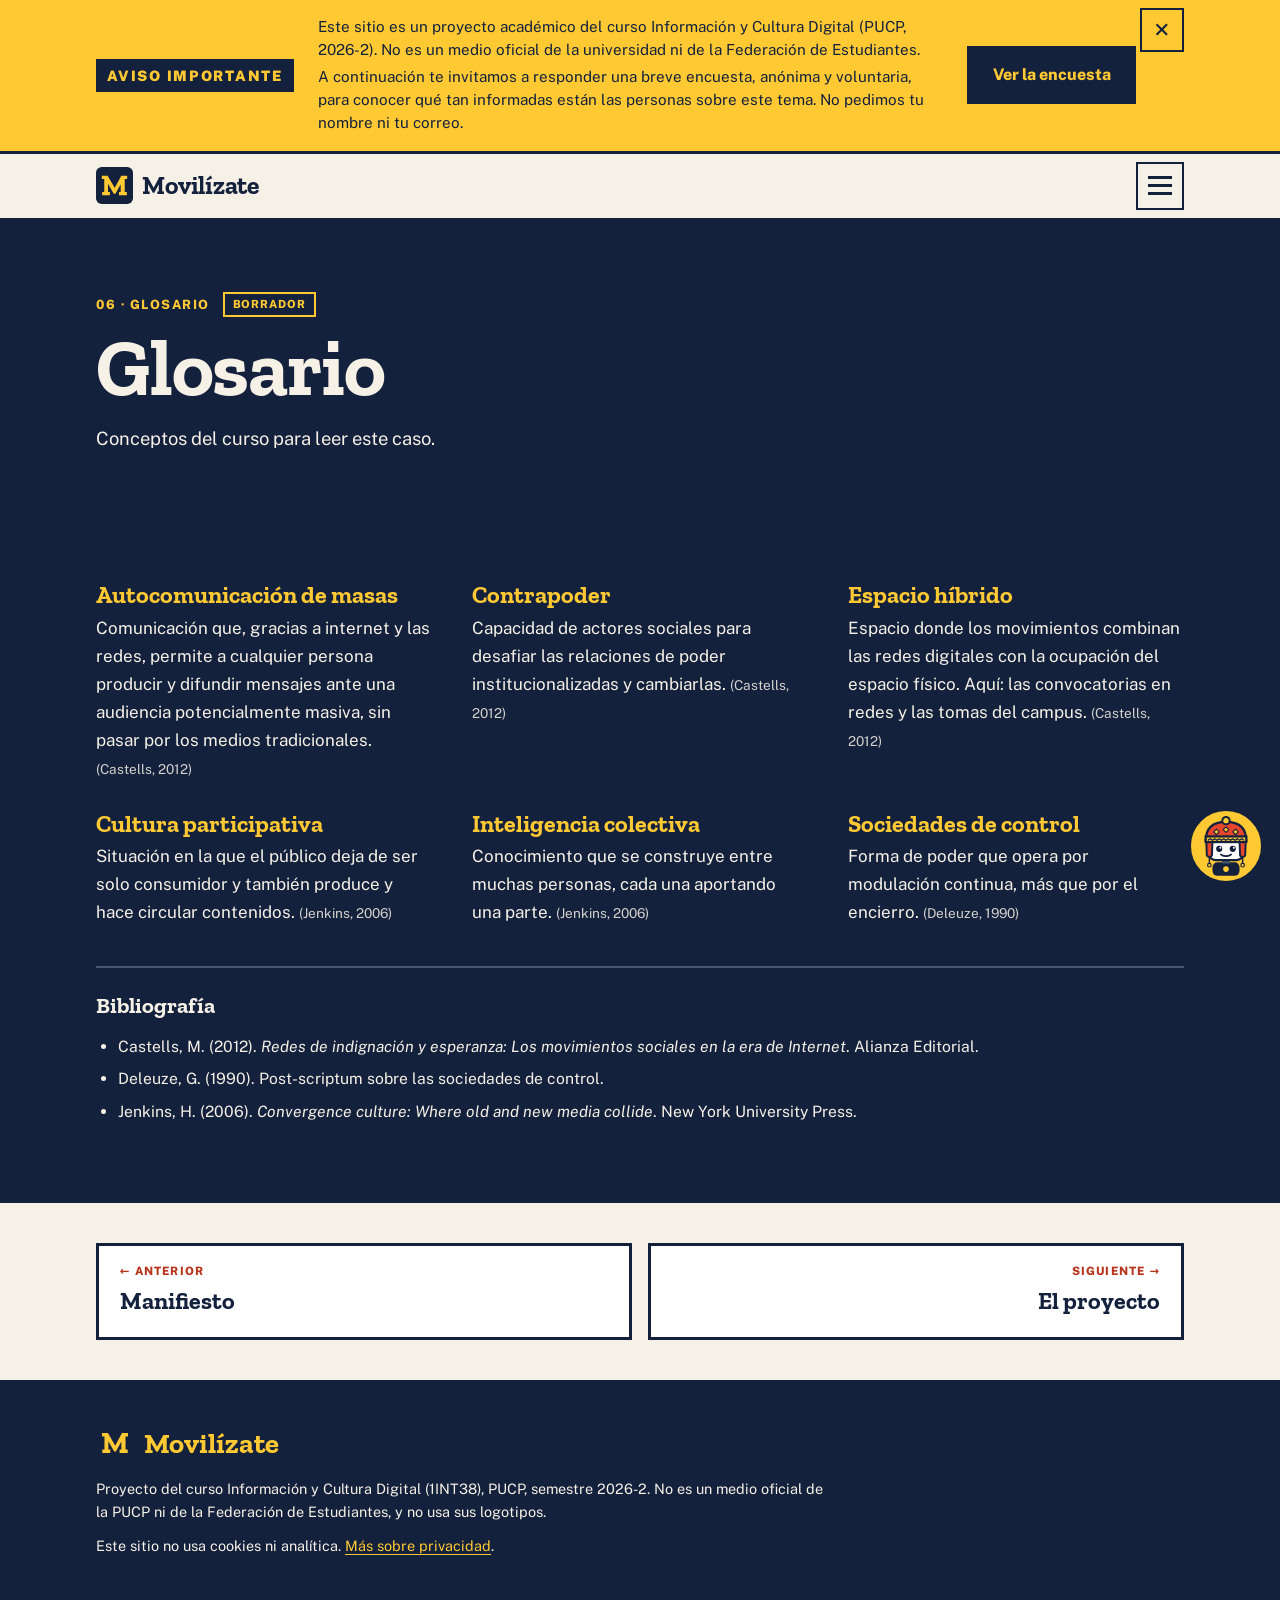
==== glosario.html @ 88f2ce71 "Versión 2: páginas separadas, menú de tres rayas, aviso cerrable, logo M, nuevas tipografías, Muévet" ====
<!DOCTYPE html>
<html lang="es">
<head>
  <meta charset="utf-8">
  <meta name="viewport" content="width=device-width, initial-scale=1">
  <title>Glosario · Movilízate</title>
  <meta name="description" content="Seis conceptos del curso Información y Cultura Digital para leer las movilizaciones estudiantiles en la PUCP.">
  <link rel="icon" type="image/svg+xml" href="img/favicon.svg">
  <link rel="preload" href="fonts/zilla-slab-latin-700-normal.woff2" as="font" type="font/woff2" crossorigin>
  <link rel="preload" href="fonts/public-sans-latin-wght-normal.woff2" as="font" type="font/woff2" crossorigin>
  <link rel="stylesheet" href="css/style.css">
</head>
<body data-pagina="glosario">
  <a class="saltar" href="#contenido">Ir al contenido</a>
  <noscript><nav class="sin-js-nav" aria-label="Principal"><ul><li><a href="index.html">Inicio</a></li><li><a href="que-paso.html">Qué pasó</a></li><li><a href="versiones.html">Dos versiones</a></li><li><a href="voces.html">Voces y encuesta</a></li><li><a href="muevete.html">Muévete PUCP</a></li><li><a href="manifiesto.html">Manifiesto</a></li><li><a href="glosario.html">Glosario</a></li><li><a href="proyecto.html">El proyecto</a></li><li><a href="privacidad.html">Privacidad</a></li></ul></nav></noscript>

  <main id="contenido">
    <section class="pagina-cab">
      <div class="contenedor">
        <p class="bloque-etiqueta">06 · Glosario <span class="chip-borrador">Borrador</span></p>
        <h1>Glosario</h1>
        <p class="bloque-intro">Conceptos del curso para leer este caso.</p>
      </div>
    </section>
    <section class="bloque bloque-oscuro" aria-label="Glosario">
      <div class="contenedor">
        <dl class="glosario">
          <div>
            <dt>Autocomunicación de masas</dt>
            <dd>Comunicación que, gracias a internet y las redes, permite a cualquier persona producir y difundir mensajes ante una audiencia potencialmente masiva, sin pasar por los medios tradicionales. <span class="cita">(Castells, 2012)</span></dd>
          </div>
          <div>
            <dt>Contrapoder</dt>
            <dd>Capacidad de actores sociales para desafiar las relaciones de poder institucionalizadas y cambiarlas. <span class="cita">(Castells, 2012)</span></dd>
          </div>
          <div>
            <dt>Espacio híbrido</dt>
            <dd>Espacio donde los movimientos combinan las redes digitales con la ocupación del espacio físico. Aquí: las convocatorias en redes y las tomas del campus. <span class="cita">(Castells, 2012)</span></dd>
          </div>
          <div>
            <dt>Cultura participativa</dt>
            <dd>Situación en la que el público deja de ser solo consumidor y también produce y hace circular contenidos. <span class="cita">(Jenkins, 2006)</span></dd>
          </div>
          <div>
            <dt>Inteligencia colectiva</dt>
            <dd>Conocimiento que se construye entre muchas personas, cada una aportando una parte. <span class="cita">(Jenkins, 2006)</span></dd>
          </div>
          <div>
            <dt>Sociedades de control</dt>
            <dd>Forma de poder que opera por modulación continua, más que por el encierro. <span class="cita">(Deleuze, 1990)</span></dd>
          </div>
        </dl>
        <div class="bibliografia">
          <h3>Bibliografía</h3>
          <ul>
            <li>Castells, M. (2012). <em>Redes de indignación y esperanza: Los movimientos sociales en la era de Internet</em>. Alianza Editorial.</li>
            <li>Deleuze, G. (1990). Post-scriptum sobre las sociedades de control.</li>
            <li>Jenkins, H. (2006). <em>Convergence culture: Where old and new media collide</em>. New York University Press.</li>
          </ul>
        </div>
      </div>
    </section>

  </main>

  <script src="data/config.js"></script>
  <script src="js/layout.js"></script>
  <script src="js/app.js"></script>
  <script src="data/chasqui.js"></script>
  <script src="js/chasqui.js"></script>
</body>
</html>
---- css/style.css ----
/* Movilízate — hoja de estilos
   Tipografías alojadas en el sitio: Zilla Slab (titulares) y Public Sans (texto), licencia SIL OFL.
   Para cambiar de tipografía basta con modificar --titulos y --texto más abajo y los @font-face. */

@font-face {
  font-family: "Zilla Slab";
  src: url("../fonts/zilla-slab-latin-700-normal.woff2") format("woff2");
  font-weight: 600 800;
  font-style: normal;
  font-display: swap;
}
@font-face {
  font-family: "Public Sans";
  src: url("../fonts/public-sans-latin-wght-normal.woff2") format("woff2");
  font-weight: 100 900;
  font-style: normal;
  font-display: swap;
}
@font-face {
  font-family: "Public Sans";
  src: url("../fonts/public-sans-latin-wght-italic.woff2") format("woff2");
  font-weight: 100 900;
  font-style: italic;
  font-display: swap;
}

:root {
  color-scheme: light;
  --crema: #f6f1e7;
  --tinta: #14213d;
  --tinta-suave: #4b5670;
  --regla: #d8d0bf;
  --coral: #e8452c;
  --coral-oscuro: #b8321c;
  --amarillo: #ffc933;
  --blanco: #ffffff;

  --titulos: "Zilla Slab", Georgia, "Times New Roman", serif;
  --texto: "Public Sans", system-ui, -apple-system, "Segoe UI", Roboto, Arial, sans-serif;

  --ancho: 72rem;
  --margen: clamp(1rem, 4vw, 2rem);
}

*,
*::before,
*::after {
  box-sizing: border-box;
}
html {
  scroll-behavior: smooth;
  scroll-padding-top: 5rem;
  -webkit-text-size-adjust: 100%;
}
@media (prefers-reduced-motion: reduce) {
  html {
    scroll-behavior: auto;
  }
}
body {
  margin: 0;
  background: var(--crema);
  color: var(--tinta);
  font-family: var(--texto);
  font-size: 1.0625rem;
  line-height: 1.65;
}
a {
  color: var(--coral-oscuro);
  text-underline-offset: 0.18em;
}
:focus-visible {
  outline: 3px solid var(--coral);
  outline-offset: 3px;
}
.bloque-oscuro :focus-visible,
.hero :focus-visible,
.pagina-cab :focus-visible,
.aviso :focus-visible,
.panel :focus-visible,
.pie :focus-visible {
  outline-color: var(--amarillo);
}

.contenedor {
  width: 100%;
  max-width: var(--ancho);
  margin-inline: auto;
  padding-inline: var(--margen);
}
.contenedor-texto {
  max-width: 46rem;
}

.saltar {
  position: absolute;
  left: var(--margen);
  top: -4rem;
  z-index: 80;
  background: var(--amarillo);
  color: var(--tinta);
  padding: 0.6rem 1rem;
  font-weight: 700;
}
.saltar:focus {
  top: 0.75rem;
}

/* ---------- Aviso importante ---------- */

.aviso {
  background: var(--amarillo);
  color: var(--tinta);
  border-bottom: 3px solid var(--tinta);
}
.aviso-fila {
  position: relative;
  display: grid;
  gap: 0.6rem 1.5rem;
  padding-block: 1rem;
  padding-right: calc(var(--margen) + 3rem);
}
@media (min-width: 60rem) {
  .aviso-fila {
    grid-template-columns: auto 1fr auto;
    align-items: center;
  }
}
.aviso-etiqueta {
  margin: 0;
  font-weight: 900;
  font-size: 0.9rem;
  letter-spacing: 0.12em;
  text-transform: uppercase;
  color: var(--coral-oscuro);
  background: var(--tinta);
  color: var(--amarillo);
  padding: 0.3rem 0.7rem;
  justify-self: start;
}
.aviso-texto p {
  margin: 0;
  font-size: 0.95rem;
  line-height: 1.5;
}
.aviso-texto p + p {
  margin-top: 0.3rem;
}
.aviso-acciones {
  display: flex;
  flex-wrap: wrap;
  gap: 0.6rem;
}
.aviso-cerrar {
  position: absolute;
  top: 0.5rem;
  right: var(--margen);
  width: 44px;
  height: 44px;
  display: grid;
  place-items: center;
  font: inherit;
  font-size: 1.8rem;
  line-height: 1;
  color: var(--tinta);
  background: transparent;
  border: 2px solid var(--tinta);
  cursor: pointer;
}
.aviso-cerrar:hover {
  background: var(--tinta);
  color: var(--amarillo);
}
.aviso[hidden] {
  display: none;
}

/* ---------- Cabecera y menú de tres rayas ---------- */

.cabecera {
  position: sticky;
  top: 0;
  z-index: 30;
  background: var(--crema);
  border-bottom: 2px solid var(--tinta);
}
.cabecera-fila {
  display: flex;
  align-items: center;
  justify-content: space-between;
  gap: 1rem;
  padding-block: 0.5rem;
}
.marca {
  display: inline-flex;
  align-items: center;
  gap: 0.6rem;
  color: var(--tinta);
  text-decoration: none;
  font-family: var(--titulos);
  font-weight: 700;
  font-size: 1.6rem;
  letter-spacing: -0.01em;
}
.marca img {
  width: 2.3rem;
  height: 2.3rem;
  display: block;
}
.hamb {
  display: inline-grid;
  place-items: center;
  width: 48px;
  height: 48px;
  padding: 0;
  background: transparent;
  border: 2px solid var(--tinta);
  cursor: pointer;
}
.hamb:hover {
  background: var(--amarillo);
}
.hamb-rayas,
.hamb-rayas::before,
.hamb-rayas::after {
  display: block;
  width: 24px;
  height: 3px;
  background: var(--tinta);
  transition: transform 0.2s ease, opacity 0.2s ease;
}
.hamb-rayas {
  position: relative;
}
.hamb-rayas::before,
.hamb-rayas::after {
  content: "";
  position: absolute;
  left: 0;
}
.hamb-rayas::before {
  top: -8px;
}
.hamb-rayas::after {
  top: 8px;
}
.hamb[aria-expanded="true"] .hamb-rayas {
  background: transparent;
}
.hamb[aria-expanded="true"] .hamb-rayas::before {
  transform: translateY(8px) rotate(45deg);
}
.hamb[aria-expanded="true"] .hamb-rayas::after {
  transform: translateY(-8px) rotate(-45deg);
}

.telon {
  position: fixed;
  inset: 0;
  z-index: 40;
  background: rgba(20, 33, 61, 0.55);
  opacity: 0;
  visibility: hidden;
  transition: opacity 0.25s ease, visibility 0s linear 0.25s;
}
.telon.abierto {
  opacity: 1;
  visibility: visible;
  transition-delay: 0s;
}
.panel {
  position: fixed;
  top: 0;
  right: 0;
  bottom: 0;
  z-index: 50;
  width: min(24rem, 100%);
  overflow-y: auto;
  background: var(--tinta);
  color: var(--crema);
  padding: 1rem 1.5rem 2rem;
  transform: translateX(100%);
  visibility: hidden;
  transition: transform 0.25s ease, visibility 0s linear 0.25s;
}
.panel.abierto {
  transform: none;
  visibility: visible;
  transition-delay: 0s;
}
.panel-cab {
  display: flex;
  align-items: center;
  justify-content: space-between;
  margin-bottom: 1rem;
}
.panel-cab p {
  margin: 0;
  font-family: var(--titulos);
  font-weight: 700;
  font-size: 1.4rem;
  color: var(--amarillo);
}
.panel-cerrar {
  width: 44px;
  height: 44px;
  font: inherit;
  font-size: 1.8rem;
  line-height: 1;
  color: var(--crema);
  background: transparent;
  border: 2px solid var(--crema);
  cursor: pointer;
}
.panel-cerrar:hover {
  background: var(--amarillo);
  border-color: var(--amarillo);
  color: var(--tinta);
}
.panel ul {
  list-style: none;
  margin: 0;
  padding: 0;
}
.panel li {
  border-top: 1px solid rgba(246, 241, 231, 0.25);
}
.panel li:last-child {
  border-bottom: 1px solid rgba(246, 241, 231, 0.25);
}
.panel a {
  display: block;
  padding: 0.85rem 0.2rem;
  color: var(--crema);
  text-decoration: none;
}
.panel a strong {
  display: block;
  font-family: var(--titulos);
  font-weight: 700;
  font-size: 1.35rem;
  line-height: 1.2;
}
.panel a span {
  display: block;
  font-size: 0.85rem;
  color: rgba(246, 241, 231, 0.75);
}
.panel a:hover strong {
  color: var(--amarillo);
}
.panel a[aria-current="page"] strong {
  color: var(--amarillo);
}
.panel a[aria-current="page"] strong::before {
  content: "→ ";
}
body.menu-abierto {
  overflow: hidden;
}
@media (prefers-reduced-motion: reduce) {
  .hamb-rayas,
  .hamb-rayas::before,
  .hamb-rayas::after,
  .telon,
  .panel {
    transition: none;
  }
}

/* ---------- Hero y cabecera de página ---------- */

.hero {
  background: var(--tinta);
  color: var(--crema);
  padding-block: clamp(3rem, 9vw, 6.5rem) clamp(3rem, 8vw, 5.5rem);
}
.hero-etiqueta {
  margin: 0 0 1.25rem;
  font-weight: 800;
  font-size: 0.8rem;
  letter-spacing: 0.14em;
  text-transform: uppercase;
  color: var(--amarillo);
}
.hero h1 {
  margin: 0;
  font-family: var(--titulos);
  font-weight: 700;
  font-size: clamp(3.2rem, 1rem + 11vw, 8rem);
  line-height: 0.98;
  letter-spacing: -0.02em;
}
.resalte {
  color: var(--amarillo);
}
.hero-texto {
  max-width: 36rem;
  margin: 1.75rem 0 0;
  font-size: clamp(1.1rem, 1rem + 0.5vw, 1.3rem);
  line-height: 1.55;
}
.hero-botones {
  display: flex;
  flex-wrap: wrap;
  gap: 0.9rem;
  margin-top: 2rem;
}

.pagina-cab {
  background: var(--tinta);
  color: var(--crema);
  padding-block: clamp(2.5rem, 7vw, 4.5rem) clamp(2.2rem, 6vw, 3.5rem);
}
.pagina-cab h1 {
  margin: 0;
  font-family: var(--titulos);
  font-weight: 700;
  font-size: clamp(2.6rem, 1.2rem + 6vw, 5rem);
  line-height: 1.02;
  letter-spacing: -0.015em;
}
.pagina-cab .bloque-etiqueta {
  color: var(--amarillo);
}
.pagina-cab .bloque-intro {
  margin-bottom: 0;
}

.boton {
  display: inline-block;
  padding: 0.8rem 1.4rem;
  min-height: 48px;
  font-family: var(--texto);
  font-weight: 800;
  font-size: 1rem;
  text-decoration: none;
  border: 3px solid transparent;
  cursor: pointer;
  transition: background-color 0.15s ease;
}
.boton-primario {
  background: var(--coral);
  color: var(--tinta);
  border-color: var(--coral);
}
.boton-primario:hover {
  background: var(--amarillo);
  border-color: var(--amarillo);
}
.boton-secundario {
  background: transparent;
  color: var(--crema);
  border-color: var(--crema);
}
.boton-secundario:hover {
  background: var(--crema);
  color: var(--tinta);
}
.boton-oscuro {
  background: var(--tinta);
  color: var(--amarillo);
  border-color: var(--tinta);
}
.boton-oscuro:hover {
  background: var(--crema);
  color: var(--tinta);
}
.boton-inactivo {
  background: transparent;
  color: var(--tinta-suave);
  border-color: var(--tinta-suave);
  border-style: dashed;
  cursor: default;
}
.boton-inactivo:hover {
  background: transparent;
  border-color: var(--tinta-suave);
}
@media (prefers-reduced-motion: reduce) {
  .boton {
    transition: none;
  }
}

/* ---------- Cifras ---------- */

.cifras {
  background: var(--amarillo);
  border-block: 3px solid var(--tinta);
}
.cifras-lista {
  list-style: none;
  margin: 0;
  padding: 0;
  display: grid;
  grid-template-columns: repeat(auto-fit, minmax(14rem, 1fr));
}
.cifras-lista li {
  display: flex;
  flex-direction: column;
  gap: 0.3rem;
  padding: 1.4rem 1.2rem 1.4rem 0;
}
@media (min-width: 52rem) {
  .cifras-lista li + li {
    padding-left: 1.4rem;
    border-left: 3px solid var(--tinta);
  }
}
.cifra {
  font-family: var(--titulos);
  font-weight: 700;
  font-size: clamp(2.4rem, 1.6rem + 2.6vw, 3.6rem);
  line-height: 1;
}
.cifra-texto {
  font-size: 0.98rem;
  line-height: 1.4;
}
.cifra-fuente {
  font-size: 0.8rem;
  font-weight: 700;
  color: var(--tinta);
}

/* ---------- Bloques ---------- */

.bloque {
  padding-block: clamp(2.5rem, 6vw, 4.5rem);
}
.bloque-oscuro {
  background: var(--tinta);
  color: var(--crema);
}
.bloque-oscuro a {
  color: var(--amarillo);
}
.bloque-amarillo {
  background: var(--amarillo);
  border-block: 3px solid var(--tinta);
}
.bloque-etiqueta {
  margin: 0 0 0.6rem;
  font-weight: 800;
  font-size: 0.8rem;
  letter-spacing: 0.12em;
  text-transform: uppercase;
  color: var(--coral-oscuro);
}
.bloque-oscuro .bloque-etiqueta {
  color: var(--amarillo);
}
.bloque-amarillo .bloque-etiqueta {
  color: var(--tinta);
}
.bloque h2 {
  margin: 0;
  font-family: var(--titulos);
  font-weight: 700;
  font-size: clamp(2rem, 1.3rem + 3vw, 3.3rem);
  line-height: 1.05;
  letter-spacing: -0.01em;
}
.bloque-intro {
  max-width: 40rem;
  margin: 1rem 0 2rem;
  font-size: 1.15rem;
  line-height: 1.55;
}
.chip-borrador {
  display: inline-block;
  margin-left: 0.5rem;
  padding: 0.1rem 0.5rem;
  border: 2px solid currentColor;
  font-size: 0.7rem;
  letter-spacing: 0.08em;
  text-transform: uppercase;
}

/* ---------- Portada: recorrido ---------- */

.recorrido {
  list-style: none;
  margin: 0;
  padding: 0;
  display: grid;
  gap: 1.25rem;
  grid-template-columns: repeat(auto-fill, minmax(16rem, 1fr));
}
.pagina-card {
  display: flex;
  flex-direction: column;
  gap: 0.35rem;
  height: 100%;
  padding: 1.3rem 1.4rem 1.2rem;
  background: var(--blanco);
  color: var(--tinta);
  text-decoration: none;
  border: 3px solid var(--tinta);
  transition: transform 0.15s ease, background-color 0.15s ease;
}
.pagina-card:hover {
  background: var(--amarillo);
  transform: translate(-3px, -3px);
  box-shadow: 6px 6px 0 var(--tinta);
}
.pagina-card .num {
  font-weight: 800;
  font-size: 0.8rem;
  letter-spacing: 0.1em;
  color: var(--coral-oscuro);
}
.pagina-card h3 {
  margin: 0;
  font-family: var(--titulos);
  font-weight: 700;
  font-size: 1.6rem;
  line-height: 1.1;
}
.pagina-card p {
  margin: 0;
  font-size: 0.98rem;
  line-height: 1.45;
}
.pagina-card .ir {
  margin-top: auto;
  padding-top: 0.6rem;
  font-weight: 800;
  font-size: 0.9rem;
}
@media (prefers-reduced-motion: reduce) {
  .pagina-card {
    transition: none;
  }
  .pagina-card:hover {
    transform: none;
  }
}

/* ---------- Línea de tiempo ---------- */

.linea {
  list-style: none;
  margin: 0;
  padding: 0 0 0 1.6rem;
  border-left: 4px solid var(--tinta);
}
.evento {
  position: relative;
  padding: 0 0 2.2rem 1.4rem;
}
.evento::before {
  content: "";
  position: absolute;
  left: calc(-1.6rem - 12px);
  top: 0.35rem;
  width: 20px;
  height: 20px;
  background: var(--coral);
  border: 4px solid var(--tinta);
  border-radius: 50%;
}
.evento.es-pendiente::before {
  background: var(--crema);
  border-style: dashed;
}
.evento.es-previsto::before {
  background: var(--amarillo);
}
.evento-fecha {
  margin: 0;
  font-weight: 800;
  font-size: 0.95rem;
  letter-spacing: 0.04em;
  text-transform: uppercase;
}
.evento-estado {
  display: inline-block;
  margin-left: 0.6rem;
  padding: 0.05rem 0.5rem;
  font-size: 0.68rem;
  font-weight: 800;
  letter-spacing: 0.08em;
  border: 2px solid var(--tinta-suave);
  color: var(--tinta-suave);
  vertical-align: middle;
}
.evento h3 {
  margin: 0.25rem 0 0.5rem;
  font-family: var(--titulos);
  font-weight: 700;
  font-size: clamp(1.5rem, 1.2rem + 1vw, 2rem);
  line-height: 1.15;
  text-wrap: balance;
}
.evento p {
  margin: 0 0 0.6rem;
  max-width: 44rem;
}
.evento-nota {
  padding: 0.5rem 0.8rem;
  border-left: 4px solid var(--amarillo);
  background: color-mix(in srgb, var(--tinta) 6%, transparent);
  font-size: 0.95rem;
}
.evento-fuentes {
  list-style: none;
  margin: 0.4rem 0 0;
  padding: 0;
  font-size: 0.85rem;
}
.evento-fuentes li {
  margin: 0.15rem 0;
}
.sin-fuente {
  font-size: 0.85rem;
  color: var(--coral-oscuro);
  font-weight: 800;
}

/* ---------- Dos versiones ---------- */

.versiones {
  display: grid;
  gap: 1.5rem;
}
@media (min-width: 52rem) {
  .versiones {
    grid-template-columns: 1fr 1fr;
  }
}
.version {
  padding: 1.5rem 1.5rem 1.2rem;
  background: var(--crema);
  color: var(--tinta);
  border-top: 8px solid var(--coral);
}
.version-rectorado {
  border-top-color: var(--amarillo);
}
.version h3 {
  margin: 0;
  font-family: var(--titulos);
  font-weight: 700;
  font-size: 1.75rem;
  line-height: 1.1;
}
.version-fuente {
  margin: 0.3rem 0 0.9rem;
  font-size: 0.85rem;
  color: var(--tinta-suave);
}
.version ul,
.pendiente-caja ul {
  margin: 0;
  padding-left: 1.2rem;
}
.version li {
  margin-bottom: 0.7rem;
}
.pendiente-caja {
  margin-top: 1.5rem;
  padding: 1.2rem 1.5rem;
  border: 3px dashed var(--amarillo);
}
.pendiente-caja h3 {
  margin: 0 0 0.5rem;
  font-family: var(--titulos);
  font-weight: 700;
  font-size: 1.4rem;
  color: var(--amarillo);
}
.nota-fuentes {
  margin: 1.5rem 0 0;
  font-size: 0.88rem;
}

/* ---------- Voces ---------- */

.tarjetas {
  display: grid;
  gap: 1.25rem;
  grid-template-columns: repeat(auto-fit, minmax(16rem, 1fr));
}
.tarjeta {
  padding: 1.3rem 1.4rem;
  border: 3px solid var(--tinta);
  background: var(--blanco);
}
.tarjeta-pendiente {
  border-style: dashed;
  background: transparent;
}
.tarjeta h3 {
  margin: 0.2rem 0 0.4rem;
  font-family: var(--titulos);
  font-weight: 700;
  font-size: 1.5rem;
  line-height: 1.15;
}
.tarjeta p {
  margin: 0;
}
.etiqueta-estado {
  margin: 0 !important;
  font-weight: 800;
  font-size: 0.72rem;
  letter-spacing: 0.1em;
  text-transform: uppercase;
  color: var(--coral-oscuro);
}
.tarjeta-ancha {
  margin-top: 1.25rem;
}
.encuesta {
  display: flex;
  flex-wrap: wrap;
  align-items: center;
  justify-content: space-between;
  gap: 1.25rem 2rem;
  margin: 1.25rem 0;
  padding: 1.5rem;
  background: var(--tinta);
  color: var(--crema);
}
.encuesta h3 {
  margin: 0 0 0.3rem;
  font-family: var(--titulos);
  font-weight: 700;
  font-size: 1.7rem;
}
.encuesta p {
  margin: 0;
  max-width: 38rem;
}
.encuesta .boton-inactivo {
  color: var(--crema);
  border-color: var(--crema);
}

/* ---------- Pasos, cuentas y publicaciones ---------- */

.pasos {
  list-style: none;
  counter-reset: paso;
  margin: 0;
  padding: 0;
  display: grid;
  gap: 1.25rem;
  grid-template-columns: repeat(auto-fit, minmax(15rem, 1fr));
}
.pasos li {
  counter-increment: paso;
  padding: 1.2rem 1.3rem 1.3rem;
  background: var(--crema);
  border: 3px solid var(--tinta);
}
.pasos li::before {
  content: counter(paso, decimal-leading-zero);
  display: block;
  margin-bottom: 0.4rem;
  font-family: var(--titulos);
  font-weight: 700;
  font-size: 2.6rem;
  line-height: 1;
  color: var(--coral-oscuro);
}
.pasos strong {
  font-family: var(--titulos);
  font-weight: 700;
  font-size: 1.2rem;
}

.cuentas {
  display: grid;
  gap: 1.25rem;
  grid-template-columns: repeat(auto-fit, minmax(17rem, 1fr));
  margin: 0;
  padding: 0;
  list-style: none;
}
.cuenta {
  display: flex;
  flex-direction: column;
  gap: 0.35rem;
  height: 100%;
  padding: 1.3rem 1.4rem;
  background: var(--blanco);
  border: 3px solid var(--tinta);
}
.cuenta .tipo {
  margin: 0;
  font-weight: 800;
  font-size: 0.72rem;
  letter-spacing: 0.1em;
  text-transform: uppercase;
  color: var(--coral-oscuro);
}
.cuenta h3 {
  margin: 0;
  font-family: var(--titulos);
  font-weight: 700;
  font-size: 1.35rem;
  line-height: 1.2;
}
.cuenta .usuario {
  margin: 0;
  font-weight: 700;
  color: var(--tinta-suave);
}
.cuenta .boton {
  margin-top: auto;
  align-self: flex-start;
}
.nota-redes {
  margin: 1.25rem 0 0;
  max-width: 46rem;
  font-size: 0.92rem;
}

.filtros {
  display: flex;
  flex-wrap: wrap;
  gap: 0.5rem;
  margin: 0 0 1.5rem;
}
.filtro {
  min-height: 44px;
  padding: 0.4rem 1rem;
  font: inherit;
  font-weight: 700;
  font-size: 0.92rem;
  color: var(--tinta);
  background: transparent;
  border: 2px solid var(--tinta);
  cursor: pointer;
}
.filtro[aria-pressed="true"] {
  background: var(--tinta);
  color: var(--amarillo);
}
.pubs {
  list-style: none;
  margin: 0;
  padding: 0;
  display: grid;
  gap: 1rem;
}
.pub {
  padding: 1.1rem 1.3rem;
  background: var(--blanco);
  border-left: 8px solid var(--coral);
  border-top: 2px solid var(--tinta);
  border-right: 2px solid var(--tinta);
  border-bottom: 2px solid var(--tinta);
}
.pub[data-cuenta="copess"] {
  border-left-color: var(--amarillo);
}
.pub[data-cuenta="pucp"] {
  border-left-color: var(--tinta);
}
.pub-cab {
  display: flex;
  flex-wrap: wrap;
  gap: 0.2rem 0.8rem;
  align-items: baseline;
  margin: 0 0 0.4rem;
  font-size: 0.85rem;
  font-weight: 700;
  color: var(--tinta-suave);
}
.pub-cab strong {
  color: var(--tinta);
}
.pub p {
  margin: 0 0 0.5rem;
}
.pub .pub-nota {
  padding: 0.4rem 0.7rem;
  border-left: 4px solid var(--amarillo);
  background: color-mix(in srgb, var(--tinta) 6%, transparent);
  font-size: 0.92rem;
}
.pub a {
  font-weight: 700;
  font-size: 0.9rem;
}
.pubs-vacio {
  margin: 0;
  padding: 1.2rem 1.4rem;
  border: 3px dashed var(--tinta-suave);
  color: var(--tinta-suave);
}
.sigue {
  margin: 1.5rem 0 0;
  font-size: 0.95rem;
  font-weight: 700;
}

/* ---------- Manifiesto, glosario, proyecto, privacidad ---------- */

.manifiesto p {
  margin: 0 0 1.1rem;
  font-family: var(--titulos);
  font-weight: 600;
  font-size: clamp(1.25rem, 1.1rem + 0.6vw, 1.5rem);
  line-height: 1.5;
}
.manifiesto p:last-child {
  font-weight: 700;
  font-size: clamp(1.4rem, 1.2rem + 0.8vw, 1.75rem);
}
.glosario {
  margin: 0;
  display: grid;
  gap: 1.75rem 2.5rem;
  grid-template-columns: repeat(auto-fit, minmax(18rem, 1fr));
}
.glosario dt {
  font-family: var(--titulos);
  font-weight: 700;
  font-size: 1.5rem;
  line-height: 1.15;
  color: var(--amarillo);
}
.glosario dd {
  margin: 0.3rem 0 0;
}
.cita {
  font-size: 0.85rem;
  opacity: 0.85;
}
.bibliografia {
  margin-top: 2.5rem;
  padding-top: 1.2rem;
  border-top: 2px solid var(--tinta-suave);
}
.bibliografia h3 {
  margin: 0 0 0.6rem;
  font-family: var(--titulos);
  font-weight: 700;
  font-size: 1.4rem;
}
.bibliografia ul {
  margin: 0;
  padding-left: 1.4rem;
  font-size: 0.98rem;
}
.bibliografia li {
  margin-bottom: 0.4rem;
}
.texto-largo h2 {
  margin-top: 2.2rem;
  font-size: clamp(1.6rem, 1.2rem + 1.5vw, 2.1rem);
}
.texto-largo h2:first-child {
  margin-top: 0;
}
.texto-largo p,
.texto-largo ul {
  margin: 0.8rem 0 0;
}
.texto-largo ul {
  padding-left: 1.3rem;
}
.texto-largo li {
  margin-bottom: 0.4rem;
}

/* ---------- Anterior / siguiente ---------- */

.pager {
  display: grid;
  gap: 1rem;
  grid-template-columns: 1fr;
  padding-block: 2.5rem;
}
@media (min-width: 40rem) {
  .pager {
    grid-template-columns: 1fr 1fr;
  }
}
.pager a {
  display: block;
  padding: 1rem 1.3rem;
  color: var(--tinta);
  text-decoration: none;
  border: 3px solid var(--tinta);
  background: var(--blanco);
}
.pager a:hover {
  background: var(--amarillo);
}
.pager small {
  display: block;
  font-weight: 800;
  font-size: 0.72rem;
  letter-spacing: 0.1em;
  text-transform: uppercase;
  color: var(--coral-oscuro);
}
.pager strong {
  font-family: var(--titulos);
  font-weight: 700;
  font-size: 1.5rem;
}
.pager .sig {
  text-align: right;
}
.pager .sig:only-child {
  grid-column: 2;
}
@media (max-width: 39.99rem) {
  .pager .sig:only-child {
    grid-column: 1;
  }
}

/* ---------- Pie ---------- */

.pie {
  background: var(--tinta);
  color: var(--crema);
  padding-block: 2.5rem 3rem;
  font-size: 0.9rem;
}
.pie p {
  margin: 0 0 0.6rem;
  max-width: 46rem;
}
.pie .pie-marca {
  display: flex;
  align-items: center;
  gap: 0.6rem;
  font-family: var(--titulos);
  font-weight: 700;
  font-size: 1.8rem;
  color: var(--amarillo);
}
.pie .pie-marca img {
  width: 2.4rem;
  height: 2.4rem;
}
.pie a {
  color: var(--amarillo);
}

.sin-js-nav {
  padding: 1rem var(--margen);
  background: var(--amarillo);
  border-bottom: 3px solid var(--tinta);
}
.sin-js-nav ul {
  display: flex;
  flex-wrap: wrap;
  gap: 0.4rem 1.2rem;
  margin: 0;
  padding: 0;
  list-style: none;
}
.sin-js-nav a {
  color: var(--tinta);
  font-weight: 700;
}
.sin-js {
  padding: 1rem 0;
}

/* ---------- Entrada suave al hacer scroll ---------- */

.revela {
  opacity: 0;
  transform: translateY(14px);
  transition: opacity 0.5s ease, transform 0.5s ease;
}
.revela.visible {
  opacity: 1;
  transform: none;
}
@media (prefers-reduced-motion: reduce) {
  .revela {
    opacity: 1;
    transform: none;
    transition: none;
  }
}

/* ---------- Chasqui ---------- */

.chasqui {
  position: fixed;
  right: max(1rem, env(safe-area-inset-right));
  bottom: max(1rem, env(safe-area-inset-bottom));
  z-index: 35;
  display: flex;
  flex-direction: column;
  align-items: flex-end;
  gap: 0.75rem;
  pointer-events: none;
}
.chasqui > * {
  pointer-events: auto;
}
.chasqui-boton {
  width: 76px;
  height: 76px;
  padding: 4px;
  background: var(--amarillo);
  border: 3px solid var(--tinta);
  border-radius: 50%;
  box-shadow: 4px 4px 0 var(--tinta);
  cursor: pointer;
  transition: transform 0.15s ease;
}
.chasqui-boton:hover {
  transform: translateY(-3px);
}
.chasqui-boton svg,
.chasqui-cab svg {
  display: block;
  width: 100%;
  height: 100%;
}
.chasqui-nube {
  position: relative;
  max-width: 15.5rem;
  margin-right: 0.4rem;
  background: var(--blanco);
  border: 3px solid var(--tinta);
  border-radius: 18px;
  box-shadow: 4px 4px 0 var(--tinta);
  animation: nube-entra 0.35s ease both;
}
.chasqui-nube[hidden] {
  display: none;
}
.chasqui-nube::after {
  content: "";
  position: absolute;
  right: 26px;
  bottom: -12px;
  width: 18px;
  height: 18px;
  background: var(--blanco);
  border-right: 3px solid var(--tinta);
  border-bottom: 3px solid var(--tinta);
  transform: rotate(45deg);
}
.chasqui-nube-texto {
  display: block;
  width: 100%;
  padding: 0.8rem 2.2rem 0.8rem 1rem;
  font: inherit;
  font-weight: 700;
  font-size: 0.98rem;
  line-height: 1.35;
  text-align: left;
  color: var(--tinta);
  background: transparent;
  border: 0;
  cursor: pointer;
}
.chasqui-nube-cerrar {
  position: absolute;
  top: 2px;
  right: 2px;
  width: 32px;
  height: 32px;
  font: inherit;
  font-size: 1.3rem;
  line-height: 1;
  color: var(--tinta-suave);
  background: transparent;
  border: 0;
  cursor: pointer;
}
@keyframes nube-entra {
  from {
    opacity: 0;
    transform: translateY(8px) scale(0.96);
  }
  to {
    opacity: 1;
    transform: none;
  }
}
@media (prefers-reduced-motion: reduce) {
  .chasqui-nube {
    animation: none;
  }
  .chasqui-boton {
    transition: none;
  }
}

.chasqui-panel {
  display: flex;
  flex-direction: column;
  width: min(23rem, calc(100vw - 2rem));
  height: min(34rem, calc(100vh - 7.5rem));
  background: var(--crema);
  border: 3px solid var(--tinta);
  box-shadow: 0 0 0 3px var(--amarillo), 7px 7px 0 3px var(--tinta);
}
.chasqui-panel[hidden] {
  display: none;
}
.chasqui-cab {
  display: flex;
  align-items: center;
  gap: 0.7rem;
  padding: 0.6rem 0.8rem;
  background: var(--tinta);
  color: var(--crema);
}
.chasqui-cab .avatar {
  flex: none;
  width: 48px;
  height: 48px;
  padding: 2px;
  background: var(--amarillo);
  border-radius: 50%;
}
.chasqui-cab strong {
  display: block;
  font-family: var(--titulos);
  font-weight: 700;
  font-size: 1.35rem;
  line-height: 1.1;
}
.chasqui-cab span {
  display: block;
  font-size: 0.8rem;
  opacity: 0.85;
}
.chasqui-cab .cerrar {
  margin-left: auto;
  flex: none;
  width: 40px;
  height: 40px;
  font: inherit;
  font-size: 1.6rem;
  line-height: 1;
  color: var(--crema);
  background: transparent;
  border: 2px solid var(--crema);
  cursor: pointer;
}
.chasqui-cab .cerrar:hover {
  background: var(--amarillo);
  border-color: var(--amarillo);
  color: var(--tinta);
}
.chasqui-log {
  flex: 1;
  overflow-y: auto;
  padding: 0.9rem 0.8rem;
  display: flex;
  flex-direction: column;
  gap: 0.6rem;
  scroll-behavior: smooth;
}
.msg {
  max-width: 88%;
  padding: 0.6rem 0.85rem;
  font-size: 0.95rem;
  line-height: 1.45;
  border: 2px solid var(--tinta);
}
.msg p {
  margin: 0 0 0.5rem;
}
.msg p:last-child {
  margin-bottom: 0;
}
.msg-bot {
  align-self: flex-start;
  background: var(--blanco);
  border-radius: 4px 16px 16px 16px;
}
.msg-yo {
  align-self: flex-end;
  background: var(--tinta);
  color: var(--crema);
  border-radius: 16px 4px 16px 16px;
}
.msg-fuentes {
  margin: 0.4rem 0 0;
  padding: 0.4rem 0 0;
  list-style: none;
  border-top: 1px solid var(--regla);
  font-size: 0.8rem;
}
.msg-fuentes li {
  margin: 0.1rem 0;
}
.msg-enlace {
  display: inline-block;
  margin-top: 0.4rem;
  font-weight: 800;
  font-size: 0.88rem;
}
.escribiendo {
  align-self: flex-start;
  display: inline-flex;
  gap: 4px;
  padding: 0.7rem 0.9rem;
  background: var(--blanco);
  border: 2px solid var(--tinta);
  border-radius: 4px 16px 16px 16px;
}
.escribiendo i {
  width: 7px;
  height: 7px;
  background: var(--tinta);
  border-radius: 50%;
  animation: punto 1s infinite ease-in-out;
}
.escribiendo i:nth-child(2) {
  animation-delay: 0.15s;
}
.escribiendo i:nth-child(3) {
  animation-delay: 0.3s;
}
@keyframes punto {
  0%,
  80%,
  100% {
    opacity: 0.25;
  }
  40% {
    opacity: 1;
  }
}
@media (prefers-reduced-motion: reduce) {
  .escribiendo i {
    animation: none;
    opacity: 0.7;
  }
  .chasqui-log {
    scroll-behavior: auto;
  }
}
.sugerencias {
  display: flex;
  flex-wrap: wrap;
  gap: 0.4rem;
  align-self: stretch;
}
.sugerencias button {
  min-height: 40px;
  padding: 0.35rem 0.8rem;
  font: inherit;
  font-weight: 700;
  font-size: 0.88rem;
  line-height: 1.25;
  text-align: left;
  color: var(--tinta);
  background: var(--amarillo);
  border: 2px solid var(--tinta);
  border-radius: 999px;
  cursor: pointer;
}
.sugerencias button:hover {
  background: var(--tinta);
  color: var(--amarillo);
}
.chasqui-form {
  display: flex;
  gap: 0.5rem;
  padding: 0.6rem 0.8rem 0.8rem;
  border-top: 2px solid var(--tinta);
  background: var(--blanco);
}
.chasqui-form input {
  flex: 1;
  min-width: 0;
  min-height: 44px;
  padding: 0.3rem 0.7rem;
  font: inherit;
  font-size: 1rem;
  color: var(--tinta);
  background: var(--crema);
  border: 2px solid var(--tinta);
}
.chasqui-form button {
  min-height: 44px;
  padding: 0 1rem;
  font: inherit;
  font-weight: 800;
  color: var(--tinta);
  background: var(--coral);
  border: 2px solid var(--tinta);
  cursor: pointer;
}
.chasqui-form button:hover {
  background: var(--amarillo);
}

@media (max-width: 30rem) {
  .chasqui-panel {
    width: calc(100vw - 1.5rem);
    height: min(34rem, calc(100vh - 6rem));
  }
  .chasqui-boton {
    width: 64px;
    height: 64px;
  }
}

.bloque-amarillo a {
  color: var(--tinta);
}
.bloque-amarillo .pasos {
  margin-top: 1.5rem;
}

/* Controles sobre fondo oscuro */
.bloque-oscuro .filtro {
  color: var(--crema);
  border-color: var(--crema);
}
.bloque-oscuro .filtro:hover {
  background: rgba(246, 241, 231, 0.15);
}
.bloque-oscuro .filtro[aria-pressed="true"] {
  background: var(--amarillo);
  border-color: var(--amarillo);
  color: var(--tinta);
}
.bloque-oscuro .pubs-vacio {
  color: var(--crema);
  border-color: rgba(246, 241, 231, 0.6);
}
.bloque-oscuro .pub a {
  color: var(--coral-oscuro);
}
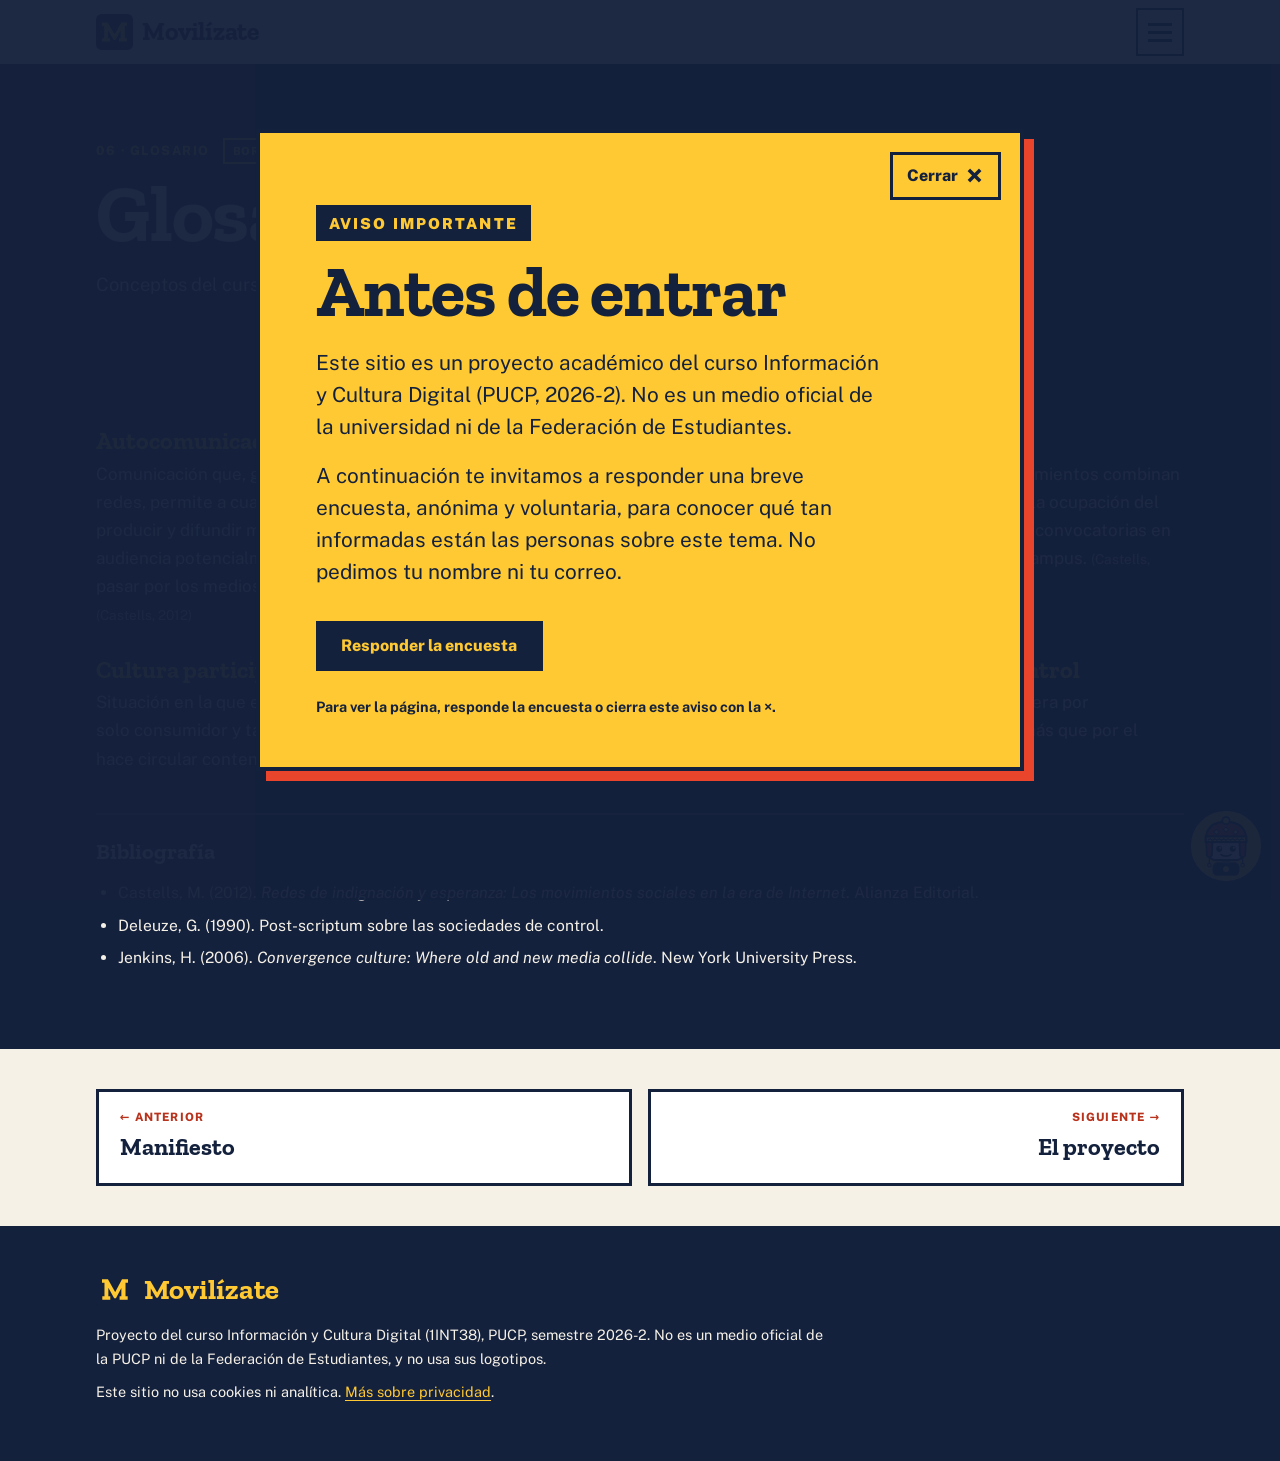
==== commit af9e2e73: "Aviso como ventana bloqueante y encuesta emergente dentro del sitio Co-Authored-By: Claude Sonnet 5." ====
--- a/glosario.html
+++ b/glosario.html
@@ -63,7 +63,9 @@
 
   </main>
 
-  <script src="data/config.js"></script>
+  <script src="js/modal.js"></script>
+  <script src="data/encuesta.js"></script>
+  <script src="js/encuesta.js"></script>
   <script src="js/layout.js"></script>
   <script src="js/app.js"></script>
   <script src="data/chasqui.js"></script>
--- a/css/style.css
+++ b/css/style.css
@@ -76,7 +76,7 @@
 .bloque-oscuro :focus-visible,
 .hero :focus-visible,
 .pagina-cab :focus-visible,
-.aviso :focus-visible,
+.modal-aviso :focus-visible,
 .panel :focus-visible,
 .pie :focus-visible {
   outline-color: var(--amarillo);
@@ -106,73 +106,287 @@
   top: 0.75rem;
 }
 
-/* ---------- Aviso importante ---------- */
-
-.aviso {
+/* ---------- Ventanas emergentes (aviso y encuesta) ---------- */
+
+body.bloqueado {
+  overflow: hidden;
+}
+.modal {
+  position: fixed;
+  inset: 0;
+  z-index: 100;
+  display: block;
+  overflow-y: auto;
+  background: rgba(20, 33, 61, 0.96);
+  -webkit-overflow-scrolling: touch;
+}
+.modal[hidden] {
+  display: none;
+}
+.modal-caja {
+  position: relative;
+  display: flex;
+  flex-direction: column;
+  justify-content: center;
+  min-height: 100%;
+  padding: 4.5rem var(--margen) 2rem;
   background: var(--amarillo);
   color: var(--tinta);
-  border-bottom: 3px solid var(--tinta);
-}
-.aviso-fila {
-  position: relative;
-  display: grid;
-  gap: 0.6rem 1.5rem;
-  padding-block: 1rem;
-  padding-right: calc(var(--margen) + 3rem);
-}
-@media (min-width: 60rem) {
-  .aviso-fila {
-    grid-template-columns: auto 1fr auto;
-    align-items: center;
-  }
-}
+}
+@media (min-width: 48rem) {
+  .modal {
+    display: grid;
+    place-items: center;
+    padding: 2rem;
+  }
+  .modal[hidden] {
+    display: none;
+  }
+  .modal-caja {
+    width: min(48rem, 100%);
+    min-height: min(34rem, 100%);
+    padding: 4.5rem 3.5rem 3rem;
+    border: 4px solid var(--tinta);
+    box-shadow: 10px 10px 0 var(--coral);
+  }
+}
+.modal-cerrar {
+  position: absolute;
+  top: 0.9rem;
+  right: var(--margen);
+  display: inline-flex;
+  align-items: center;
+  gap: 0.5rem;
+  min-height: 48px;
+  min-width: 48px;
+  padding: 0 0.9rem;
+  font: inherit;
+  font-weight: 800;
+  font-size: 1rem;
+  color: var(--tinta);
+  background: transparent;
+  border: 3px solid var(--tinta);
+  cursor: pointer;
+}
+.modal-cerrar > span[aria-hidden] {
+  font-size: 1.8rem;
+  line-height: 1;
+}
+.modal-cerrar:hover {
+  background: var(--tinta);
+  color: var(--amarillo);
+}
+@media (min-width: 48rem) {
+  .modal-cerrar {
+    top: 1.2rem;
+    right: 1.2rem;
+  }
+}
+
 .aviso-etiqueta {
-  margin: 0;
+  align-self: flex-start;
+  margin: 0 0 1rem;
+  padding: 0.35rem 0.8rem;
   font-weight: 900;
+  font-size: 0.95rem;
+  letter-spacing: 0.14em;
+  text-transform: uppercase;
+  background: var(--tinta);
+  color: var(--amarillo);
+}
+.aviso-titulo {
+  margin: 0 0 1.2rem;
+  font-family: var(--titulos);
+  font-weight: 700;
+  font-size: clamp(2.6rem, 1.4rem + 5vw, 4.4rem);
+  line-height: 1;
+  letter-spacing: -0.015em;
+}
+.aviso-parrafo {
+  margin: 0 0 1rem;
+  max-width: 36rem;
+  font-size: clamp(1.1rem, 1rem + 0.4vw, 1.3rem);
+  line-height: 1.55;
+}
+.aviso-acciones {
+  display: flex;
+  flex-wrap: wrap;
+  gap: 0.8rem;
+  margin-top: 1rem;
+}
+.aviso-pie {
+  margin: 1.5rem 0 0;
   font-size: 0.9rem;
+  font-weight: 700;
+}
+.boton-claro {
+  background: transparent;
+  color: var(--tinta);
+  border-color: var(--tinta);
+}
+.boton-claro:hover {
+  background: var(--tinta);
+  color: var(--crema);
+}
+.boton:disabled {
+  opacity: 0.45;
+  cursor: not-allowed;
+}
+.boton:disabled:hover {
+  background: var(--coral);
+  border-color: var(--coral);
+}
+
+/* Encuesta dentro de la ventana */
+.modal-encuesta .modal-caja {
+  background: var(--crema);
+}
+@media (min-width: 48rem) {
+  .modal-encuesta .modal-caja {
+    width: min(40rem, 100%);
+    padding-top: 4.5rem;
+  }
+}
+.enc {
+  display: flex;
+  flex-direction: column;
+  gap: 1rem;
+}
+.enc-cab {
+  display: contents;
+}
+.enc-etiqueta {
+  position: absolute;
+  top: 1.35rem;
+  left: var(--margen);
+  margin: 0;
+  font-weight: 900;
+  font-size: 0.85rem;
   letter-spacing: 0.12em;
   text-transform: uppercase;
   color: var(--coral-oscuro);
-  background: var(--tinta);
-  color: var(--amarillo);
-  padding: 0.3rem 0.7rem;
-  justify-self: start;
-}
-.aviso-texto p {
-  margin: 0;
-  font-size: 0.95rem;
-  line-height: 1.5;
-}
-.aviso-texto p + p {
-  margin-top: 0.3rem;
-}
-.aviso-acciones {
+}
+@media (min-width: 48rem) {
+  .enc-etiqueta {
+    top: 1.7rem;
+    left: 3.5rem;
+  }
+}
+.enc-titulo {
+  margin: 0;
+  font-family: var(--titulos);
+  font-weight: 700;
+  font-size: clamp(2rem, 1.3rem + 3vw, 3rem);
+  line-height: 1.05;
+}
+.enc-titulo:focus,
+.enc-pregunta:focus {
+  outline: none;
+}
+.enc-texto {
+  margin: 0;
+  max-width: 34rem;
+  font-size: 1.12rem;
+  line-height: 1.55;
+}
+.enc-progreso {
+  height: 10px;
+  background: var(--regla);
+  border: 2px solid var(--tinta);
+}
+.enc-progreso span {
+  display: block;
+  height: 100%;
+  background: var(--coral);
+  transition: width 0.25s ease;
+}
+.enc-paso {
+  margin: 0;
+  font-weight: 800;
+  font-size: 0.85rem;
+  letter-spacing: 0.08em;
+  text-transform: uppercase;
+  color: var(--tinta-suave);
+}
+.enc-campo {
+  margin: 0;
+  padding: 0;
+  border: 0;
+  min-width: 0;
+}
+.enc-pregunta {
+  float: left;
+  width: 100%;
+  margin: 0 0 1rem;
+  padding: 0;
+  font-family: var(--titulos);
+  font-weight: 700;
+  font-size: clamp(1.5rem, 1.2rem + 1.4vw, 2rem);
+  line-height: 1.15;
+}
+.enc-opciones {
+  clear: both;
+  display: grid;
+  gap: 0.6rem;
+}
+.enc-opcion {
+  display: flex;
+  align-items: center;
+  gap: 0.8rem;
+  min-height: 52px;
+  padding: 0.6rem 1rem;
+  background: var(--blanco);
+  border: 3px solid var(--tinta);
+  cursor: pointer;
+  font-weight: 600;
+  line-height: 1.3;
+}
+.enc-opcion:hover {
+  background: var(--amarillo);
+}
+.enc-opcion input {
+  flex: none;
+  width: 22px;
+  height: 22px;
+  margin: 0;
+  accent-color: var(--tinta);
+}
+.enc-opcion:has(input:checked) {
+  background: var(--tinta);
+  color: var(--crema);
+}
+.enc-opcion:has(input:focus-visible) {
+  outline: 3px solid var(--coral);
+  outline-offset: 3px;
+}
+.enc-texto-libre {
+  clear: both;
+  width: 100%;
+  padding: 0.7rem 0.9rem;
+  font: inherit;
+  color: var(--tinta);
+  background: var(--blanco);
+  border: 3px solid var(--tinta);
+  resize: vertical;
+}
+.enc-ayuda {
+  margin: 0.4rem 0 0;
+  font-size: 0.85rem;
+  color: var(--tinta-suave);
+}
+.enc-acciones {
   display: flex;
   flex-wrap: wrap;
-  gap: 0.6rem;
-}
-.aviso-cerrar {
-  position: absolute;
-  top: 0.5rem;
-  right: var(--margen);
-  width: 44px;
-  height: 44px;
-  display: grid;
-  place-items: center;
-  font: inherit;
-  font-size: 1.8rem;
-  line-height: 1;
-  color: var(--tinta);
-  background: transparent;
-  border: 2px solid var(--tinta);
-  cursor: pointer;
-}
-.aviso-cerrar:hover {
-  background: var(--tinta);
-  color: var(--amarillo);
-}
-.aviso[hidden] {
-  display: none;
+  gap: 0.8rem;
+  margin-top: 0.5rem;
+}
+.enc-acciones .boton-primario {
+  margin-left: auto;
+}
+@media (prefers-reduced-motion: reduce) {
+  .enc-progreso span {
+    transition: none;
+  }
 }
 
 /* ---------- Cabecera y menú de tres rayas ---------- */
@@ -1537,3 +1751,17 @@
 .bloque-oscuro .pub a {
   color: var(--coral-oscuro);
 }
+
+/* Ajustes de la ventana de encuesta */
+.modal-encuesta {
+  background: var(--tinta);
+}
+.boton.boton-claro {
+  background: transparent;
+  color: var(--tinta);
+  border-color: var(--tinta);
+}
+.boton.boton-claro:hover {
+  background: var(--tinta);
+  color: var(--crema);
+}
